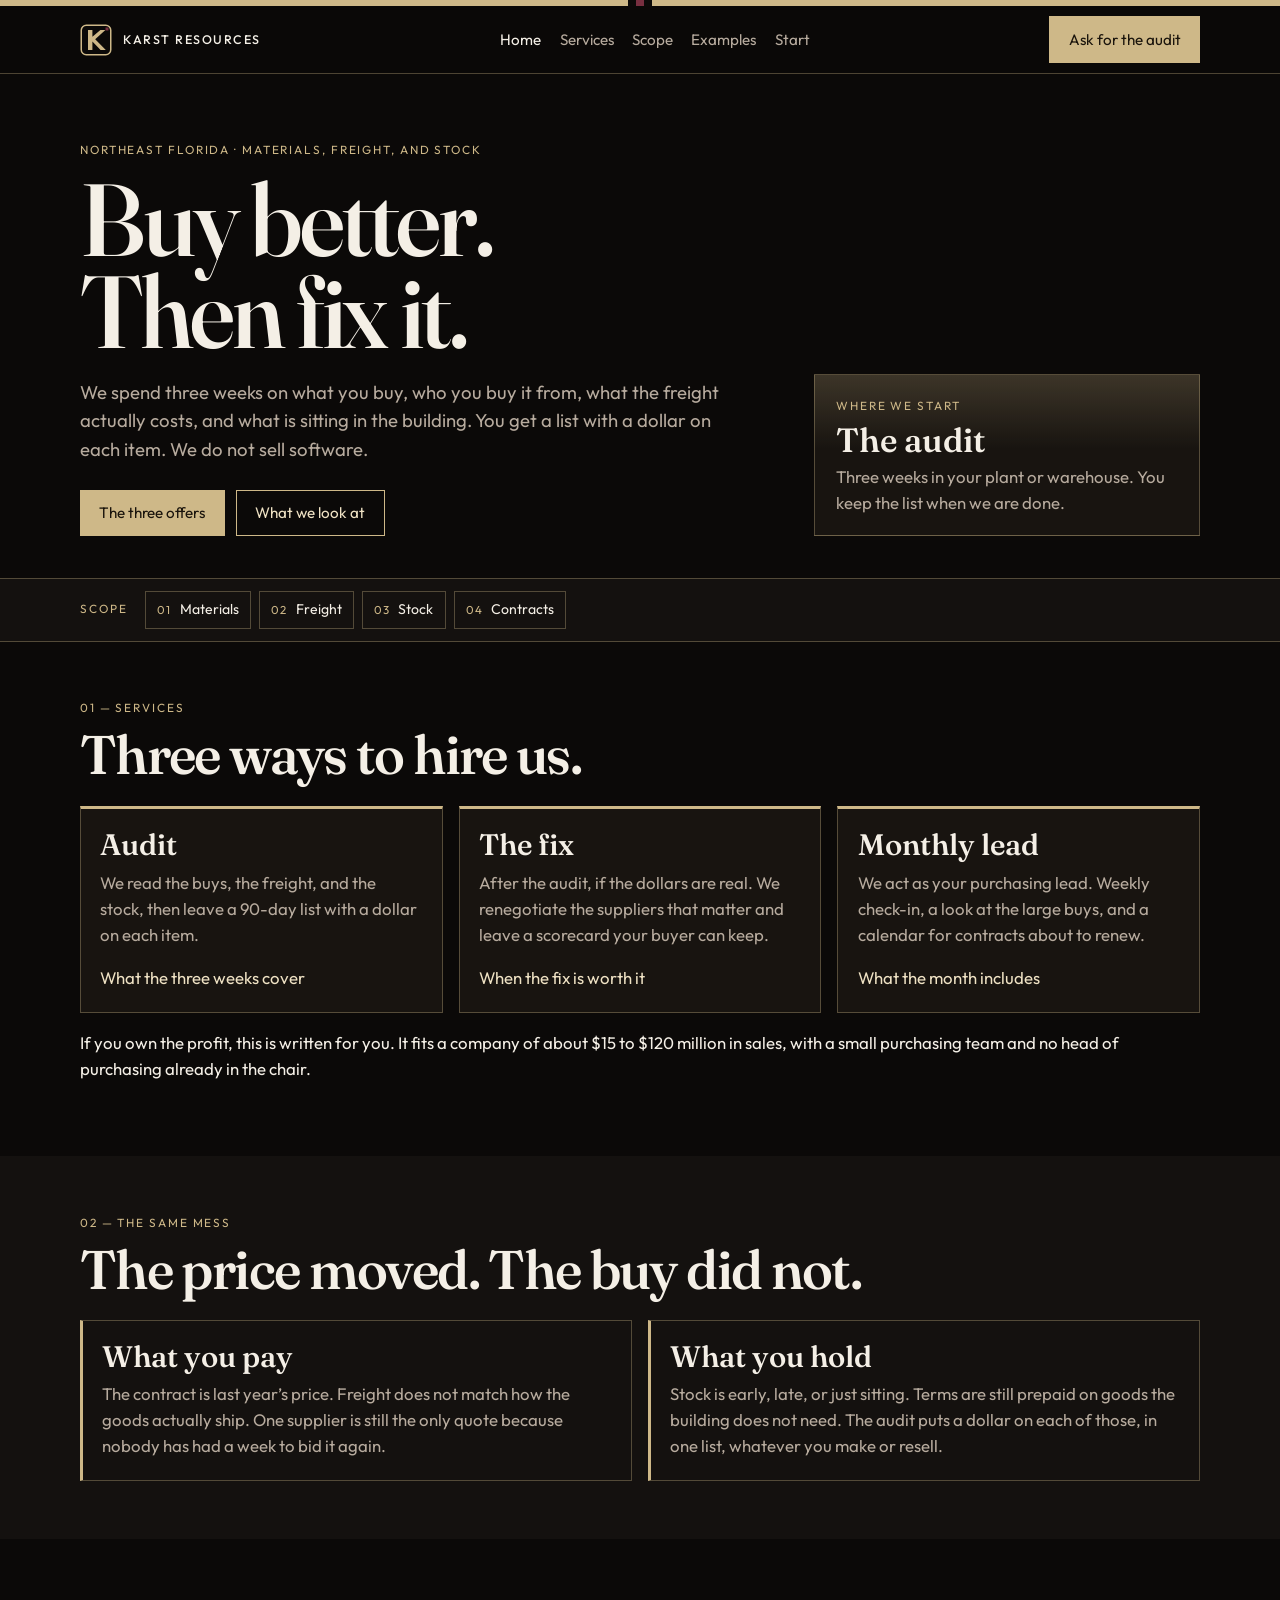
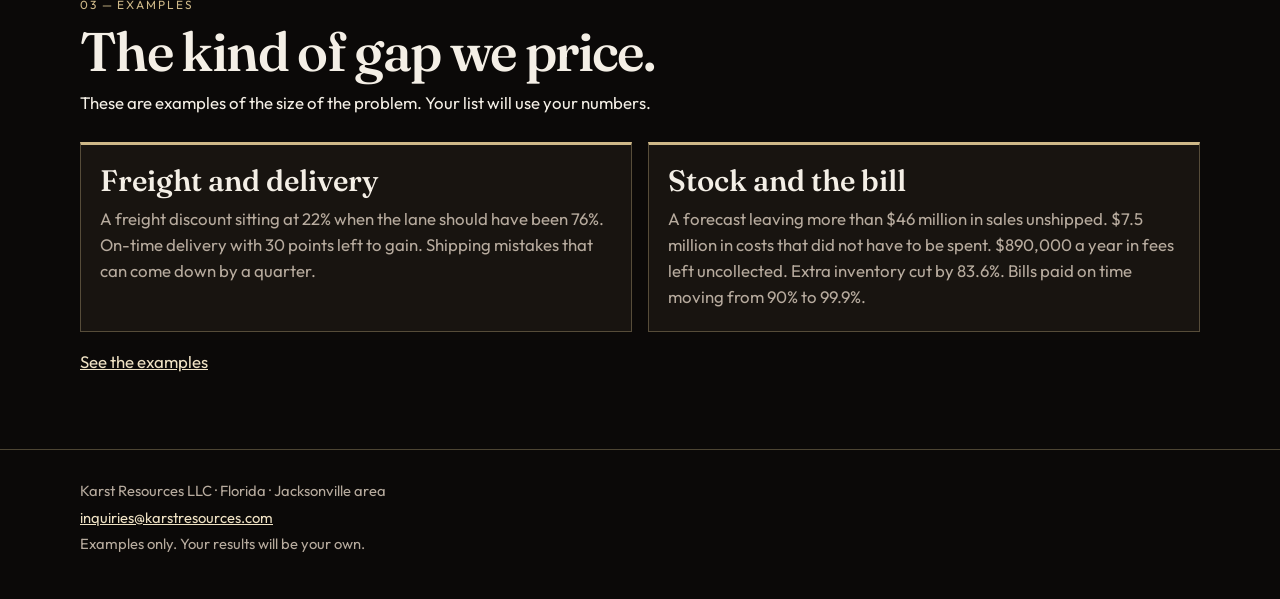
==== hostgator-upload/index.html @ 323e1b78 "Add the HostGator site for Karst Resources." ====
<!DOCTYPE html>
<html lang="en">
<head>
  <meta charset="utf-8">
  <meta name="viewport" content="width=device-width, initial-scale=1">
  <title>Karst Resources LLC — Purchasing for materials, freight, and stock</title>
  <meta name="description" content="Karst Resources audits what a company buys, then fixes the suppliers, freight, and stock. Northeast Florida. The first offer is a three-week audit.">
  <meta name="theme-color" content="#0B0908">
  <link rel="icon" href="favicon.svg" type="image/svg+xml">
  <link rel="preconnect" href="https://fonts.googleapis.com">
  <link rel="preconnect" href="https://fonts.gstatic.com" crossorigin>
  <link href="https://fonts.googleapis.com/css2?family=Fraunces:opsz,wght@9..144,560;9..144,620&family=Outfit:wght@400;500&display=swap" rel="stylesheet">
  <link rel="stylesheet" href="css/site.css">
</head>
<body>
  <a class="skip" href="#services">Skip to the work</a>
  <header class="header">
    <div class="stripe" aria-hidden="true"><span class="grow"></span><span class="gold"></span><span class="gap"></span><span class="pop"></span><span class="gap"></span><span class="gold"></span><span class="grow"></span></div>
    <div class="header-bar">
      <a class="brand" href="index.html"><svg viewBox="0 0 32 32" width="32" height="32" aria-hidden="true"><rect width="32" height="32" rx="6" fill="#0B0908"/><rect x="1.25" y="1.25" width="29.5" height="29.5" rx="5" fill="none" stroke="#CEB888" stroke-width="1.5"/><rect x="25.5" y="3.5" width="3" height="3" fill="#782F40"/><path d="M8 6h4.4v6.7L20.4 6h5L15.2 15.2 25.8 26h-5.2L12.4 17.6V26H8z" fill="#CEB888"/></svg> Karst Resources</a>
      <nav class="desk" aria-label="Primary">
        <a href="index.html" class="active">Home</a>
        <a href="services.html">Services</a>
        <a href="sectors.html">Scope</a>
        <a href="record.html">Examples</a>
        <a href="start.html">Start</a>
      </nav>
      <div class="header-actions">
        <a class="btn btn-gold hide-sm" href="start.html">Ask for the audit</a>
        <button class="icon-btn" type="button" data-menu aria-label="Open menu" aria-expanded="false">☰</button>
      </div>
    </div>
    <nav class="mobile-nav" aria-label="Mobile">
      <a href="index.html">Home</a>
      <a href="services.html">Services</a>
      <a href="sectors.html">Scope</a>
      <a href="record.html">Examples</a>
      <a href="start.html">Start</a>
      <a class="btn btn-gold" href="start.html">Ask for the audit</a>
    </nav>
  </header>

  <main>
    <section class="hero wrap">
      <div>
        <p class="kicker">Northeast Florida · Materials, freight, and stock</p>
        <h1 class="display">Buy better.<br>Then fix it.</h1>
        <p class="lede">We spend three weeks on what you buy, who you buy it from, what the freight actually costs, and what is sitting in the building. You get a list with a dollar on each item. We do not sell software.</p>
        <div class="cta-row">
          <a class="btn btn-gold" href="services.html">The three offers</a>
          <a class="btn btn-outline" href="sectors.html">What we look at</a>
        </div>
      </div>
      <aside class="ticket">
        <p class="kicker">Where we start</p>
        <p><strong>The audit</strong></p>
        <p><span>Three weeks in your plant or warehouse. You keep the list when we are done.</span></p>
      </aside>
    </section>

    <div class="ticker">
      <div class="ticker-row">
        <p class="kicker">Scope</p>
        <a href="sectors.html#materials"><span>01</span> Materials</a>
        <a href="sectors.html#freight"><span>02</span> Freight</a>
        <a href="sectors.html#stock"><span>03</span> Stock</a>
        <a href="sectors.html#contracts"><span>04</span> Contracts</a>
      </div>
    </div>

    <section class="section" id="services">
      <div class="wrap">
        <p class="kicker">01 — Services</p>
        <h2 class="display">Three ways to hire us.</h2>
        <div class="grid-3">
          <article class="card">
            <h3>Audit</h3>
            <p>We read the buys, the freight, and the stock, then leave a 90-day list with a dollar on each item.</p>
            <a class="more" href="services.html#audit">What the three weeks cover</a>
          </article>
          <article class="card">
            <h3>The fix</h3>
            <p>After the audit, if the dollars are real. We renegotiate the suppliers that matter and leave a scorecard your buyer can keep.</p>
            <a class="more" href="services.html#fix">When the fix is worth it</a>
          </article>
          <article class="card">
            <h3>Monthly lead</h3>
            <p>We act as your purchasing lead. Weekly check-in, a look at the large buys, and a calendar for contracts about to renew.</p>
            <a class="more" href="services.html#monthly">What the month includes</a>
          </article>
        </div>
        <p class="note">If you own the profit, this is written for you. It fits a company of about $15 to $120 million in sales, with a small purchasing team and no head of purchasing already in the chair.</p>
      </div>
    </section>

    <section class="section surface">
      <div class="wrap">
        <p class="kicker">02 — The same mess</p>
        <h2 class="display">The price moved. The buy did not.</h2>
        <div class="grid-2">
          <article class="letter">
            <h3>What you pay</h3>
            <p>The contract is last year’s price. Freight does not match how the goods actually ship. One supplier is still the only quote because nobody has had a week to bid it again.</p>
          </article>
          <article class="letter">
            <h3>What you hold</h3>
            <p>Stock is early, late, or just sitting. Terms are still prepaid on goods the building does not need. The audit puts a dollar on each of those, in one list, whatever you make or resell.</p>
          </article>
        </div>
      </div>
    </section>

    <section class="section">
      <div class="wrap">
        <p class="kicker">03 — Examples</p>
        <h2 class="display">The kind of gap we price.</h2>
        <p class="note" style="margin-top:0.8rem">These are examples of the size of the problem. Your list will use your numbers.</p>
        <div class="grid-2">
          <article class="card">
            <h3>Freight and delivery</h3>
            <p>A freight discount sitting at 22% when the lane should have been 76%. On-time delivery with 30 points left to gain. Shipping mistakes that can come down by a quarter.</p>
          </article>
          <article class="card">
            <h3>Stock and the bill</h3>
            <p>A forecast leaving more than $46 million in sales unshipped. $7.5 million in costs that did not have to be spent. $890,000 a year in fees left uncollected. Extra inventory cut by 83.6%. Bills paid on time moving from 90% to 99.9%.</p>
          </article>
        </div>
        <p class="note"><a href="record.html">See the examples</a></p>
      </div>
    </section>
  </main>

  <footer>
    <div class="wrap">
      <p>Karst Resources LLC · Florida · Jacksonville area</p>
      <p><a href="mailto:inquiries@karstresources.com">inquiries@karstresources.com</a></p>
      <p>Examples only. Your results will be your own.</p>
    </div>
  </footer>
  <script src="js/site.js"></script>
</body>
</html>
---- hostgator-upload/css/site.css ----
:root {
  --bg: #0b0908;
  --bg-2: #14110f;
  --card: #181410;
  --ink: #f4efe6;
  --muted: #b7ab9e;
  --line: rgba(206, 184, 136, 0.34);
  --gold: #ceb888;
  --gold-2: #efe2c4;
  --garnet: #782f40;
  --garnet-2: #9a3d52;
  --serif: "Fraunces", "Iowan Old Style", Georgia, serif;
  --sans: "Outfit", "Avenir Next", "Segoe UI", sans-serif;
  --max: 1120px;
}

*,
*::before,
*::after { box-sizing: border-box; }

html { scroll-behavior: smooth; }

body {
  margin: 0;
  background: var(--bg);
  color: var(--ink);
  font-family: var(--sans);
  font-size: 1.05rem;
  font-weight: 400;
  line-height: 1.55;
}

img { max-width: 100%; }

a { color: inherit; }

.skip {
  position: absolute;
  left: 1rem;
  top: -4rem;
  background: var(--gold);
  color: #1a120c;
  padding: 0.55rem 0.8rem;
  z-index: 30;
}

.skip:focus { top: 1rem; }

.stripe {
  display: flex;
  height: 6px;
  background: #0b0908;
}

.stripe span { display: block; height: 100%; }
.stripe .grow { flex: 1; background: var(--gold); }
.stripe .gold { width: 2.4rem; background: var(--gold); }
.stripe .pop { width: 0.55rem; background: var(--garnet); }
.stripe .gap { width: 0.45rem; background: var(--bg); }

.header {
  position: sticky;
  top: 0;
  z-index: 20;
  background: rgba(11, 9, 8, 0.94);
  backdrop-filter: blur(12px);
  border-bottom: 1px solid var(--line);
}

.header-bar {
  width: min(var(--max), calc(100% - 2rem));
  margin: 0 auto;
  min-height: 4.2rem;
  display: flex;
  align-items: center;
  justify-content: space-between;
  gap: 1rem;
  flex-wrap: nowrap;
}

.brand {
  display: flex;
  align-items: center;
  gap: 0.7rem;
  text-decoration: none;
  letter-spacing: 0.12em;
  text-transform: uppercase;
  font-size: 0.78rem;
  font-weight: 500;
  white-space: nowrap;
}

.brand svg { display: block; flex: none; }

.desk {
  display: flex;
  gap: 1.15rem;
}

.desk a {
  text-decoration: none;
  color: var(--muted);
  font-size: 0.95rem;
  padding: 0.4rem 0;
}

.desk a.active,
.desk a:hover { color: var(--ink); }

.header-actions { display: flex; align-items: center; gap: 0.6rem; }

.icon-btn {
  display: none;
  width: 2.75rem;
  height: 2.75rem;
  border: 1px solid var(--line);
  background: transparent;
  color: var(--gold-2);
  font-size: 1.25rem;
  cursor: pointer;
}

.mobile-nav {
  display: none;
  border-top: 1px solid var(--line);
  background: var(--bg);
  padding: 0.4rem 1rem 1rem;
}

.mobile-nav.open { display: grid; }

.mobile-nav a {
  text-decoration: none;
  padding: 0.85rem 0.2rem;
  border-bottom: 1px solid var(--line);
  min-height: 2.75rem;
}

.wrap {
  width: min(var(--max), calc(100% - 2rem));
  margin: 0 auto;
}

.hero {
  padding: 4.2rem 0 2.6rem;
  display: grid;
  grid-template-columns: 1.35fr 0.75fr;
  gap: 2.5rem;
  align-items: end;
}

.kicker {
  margin: 0 0 0.85rem;
  color: var(--gold);
  letter-spacing: 0.16em;
  text-transform: uppercase;
  font-size: 0.74rem;
}

.display {
  margin: 0;
  font-family: var(--serif);
  font-weight: 560;
  font-size: clamp(3.2rem, 8vw, 6.4rem);
  line-height: 0.9;
  letter-spacing: -0.03em;
}

.lede {
  max-width: 40rem;
  margin: 1.25rem 0 0;
  color: var(--muted);
  font-size: 1.16rem;
}

.cta-row {
  display: flex;
  flex-wrap: wrap;
  gap: 0.7rem;
  margin-top: 1.6rem;
}

.btn {
  display: inline-flex;
  align-items: center;
  justify-content: center;
  min-height: 2.9rem;
  padding: 0.65rem 1.15rem;
  text-decoration: none;
  border: 1px solid transparent;
  font: inherit;
  cursor: pointer;
  font-size: 0.95rem;
}

.btn-garnet { background: var(--garnet); color: #fff8f4; }
.btn-garnet:hover { background: var(--garnet-2); }

.btn-gold {
  background: var(--gold);
  color: #1a140c;
}

.btn-gold:hover { background: var(--gold-2); }

.btn-outline {
  border-color: var(--gold);
  color: var(--gold-2);
  background: transparent;
}

.btn-outline:hover { background: rgba(206, 184, 136, 0.12); }

.ticket {
  border: 1px solid var(--line);
  background:
    linear-gradient(180deg, rgba(206, 184, 136, 0.2), transparent 46%),
    var(--card);
  padding: 1.35rem 1.3rem 1.2rem;
}

.ticket p { margin: 0; }
.ticket strong {
  display: block;
  margin: 0.55rem 0 0.4rem;
  font-family: var(--serif);
  font-size: 2.1rem;
  font-weight: 560;
  line-height: 1;
}
.ticket span { color: var(--muted); display: block; }

.ticker {
  border-top: 1px solid var(--line);
  border-bottom: 1px solid var(--line);
  background: var(--bg-2);
}

.ticker-row {
  width: min(var(--max), calc(100% - 2rem));
  margin: 0 auto;
  display: flex;
  gap: 0.5rem;
  overflow-x: auto;
  padding: 0.75rem 0;
  align-items: center;
}

.ticker-row .kicker { margin: 0 0.6rem 0 0; white-space: nowrap; }

.ticker a {
  text-decoration: none;
  white-space: nowrap;
  border: 1px solid var(--line);
  padding: 0.45rem 0.7rem;
  color: var(--ink);
  font-size: 0.88rem;
}

.ticker a span {
  color: var(--gold);
  letter-spacing: 0.08em;
  margin-right: 0.35rem;
  font-size: 0.72rem;
}

.ticker a:hover { border-color: var(--gold); }

.section { padding: 3.6rem 0; }

.surface { background: var(--bg-2); }

h2.display {
  font-size: clamp(2.1rem, 5vw, 3.4rem);
  margin: 0.2rem 0 0;
}

.grid-3,
.grid-2 {
  display: grid;
  gap: 1rem;
  margin-top: 1.6rem;
}

.grid-3 { grid-template-columns: repeat(3, 1fr); }
.grid-2 { grid-template-columns: 1fr 1fr; }

.card,
.letter,
.proof article,
.step {
  background: var(--card);
  border: 1px solid var(--line);
  padding: 1.25rem 1.2rem 1.3rem;
}

.card { border-top: 3px solid var(--gold); display: flex; flex-direction: column; gap: 0.65rem; }
.card h3,
.letter h3,
.proof h3,
.step strong {
  margin: 0;
  font-family: var(--serif);
  font-weight: 560;
  font-size: 1.85rem;
  line-height: 1.05;
}

.price { margin: 0; color: var(--gold-2); }
.card p,
.letter p,
.proof p,
.muted { color: var(--muted); margin: 0; }

.card ul,
.plain {
  margin: 0;
  padding-left: 1.1rem;
  color: var(--ink);
}

.card li + li,
.plain li + li { margin-top: 0.35rem; }

.card .more {
  margin-top: auto;
  color: var(--gold-2);
  text-decoration: none;
  padding-top: 0.4rem;
}

.letter { border-left: 3px solid var(--gold); background: transparent; }
.letter h3 { margin-bottom: 0.55rem; }
.letter p + p { margin-top: 0.7rem; }

.lede a,
.note a,
.letter a { color: var(--gold-2); }

.split { display: grid; grid-template-columns: 1fr 1fr; gap: 1rem; margin-top: 1.4rem; }
.split h3 {
  margin: 0 0 0.6rem;
  font-family: var(--serif);
  font-size: 1.6rem;
  font-weight: 560;
}

.steps {
  display: grid;
  grid-template-columns: repeat(3, 1fr);
  gap: 1rem;
  margin: 1.5rem 0 0;
  padding: 0;
  list-style: none;
}

.step { border-top: 3px solid var(--gold); background: transparent; }
.step strong { display: block; margin-bottom: 0.4rem; }
.step span { color: var(--muted); }

.offer {
  margin-top: 1.8rem;
  padding-top: 1.6rem;
  border-top: 1px solid var(--line);
}

.offer h3 {
  margin: 0 0 0.4rem;
  font-family: var(--serif);
  font-size: clamp(2rem, 4vw, 2.8rem);
  font-weight: 560;
}

form {
  display: grid;
  gap: 0.8rem;
  max-width: 40rem;
  margin-top: 1.2rem;
}

label { display: grid; gap: 0.3rem; font-size: 0.92rem; color: var(--gold-2); }

input,
textarea {
  width: 100%;
  background: #0c0b0a;
  color: var(--ink);
  border: 1px solid var(--line);
  padding: 0.75rem 0.8rem;
  font: inherit;
  font-size: 1rem;
}

textarea { min-height: 8rem; resize: vertical; }

input:focus,
textarea:focus {
  outline: 2px solid var(--gold);
  outline-offset: 1px;
}

.hp { position: absolute; left: -9999px; }

.thanks { color: var(--gold-2); }

.page-hero { padding: 3.2rem 0 0.4rem; }

footer {
  border-top: 1px solid var(--line);
  padding: 1.6rem 0 2.4rem;
  color: var(--muted);
  font-size: 0.92rem;
}

footer p { margin: 0.25rem 0; }
footer a { color: var(--gold-2); }

@media (max-width: 860px) {
  .desk,
  .hide-sm { display: none; }
  .icon-btn { display: grid; place-items: center; flex: none; }
  .brand { letter-spacing: 0.06em; font-size: 0.72rem; }
  .hero,
  .grid-3,
  .grid-2,
  .split,
  .steps { grid-template-columns: 1fr; }
  .hero { padding-top: 2.4rem; gap: 1.5rem; }
  .header-bar { width: min(var(--max), calc(100% - 1.25rem)); }
  .wrap { width: min(var(--max), calc(100% - 1.25rem)); }
}

@media (prefers-reduced-motion: reduce) {
  html { scroll-behavior: auto; }
}
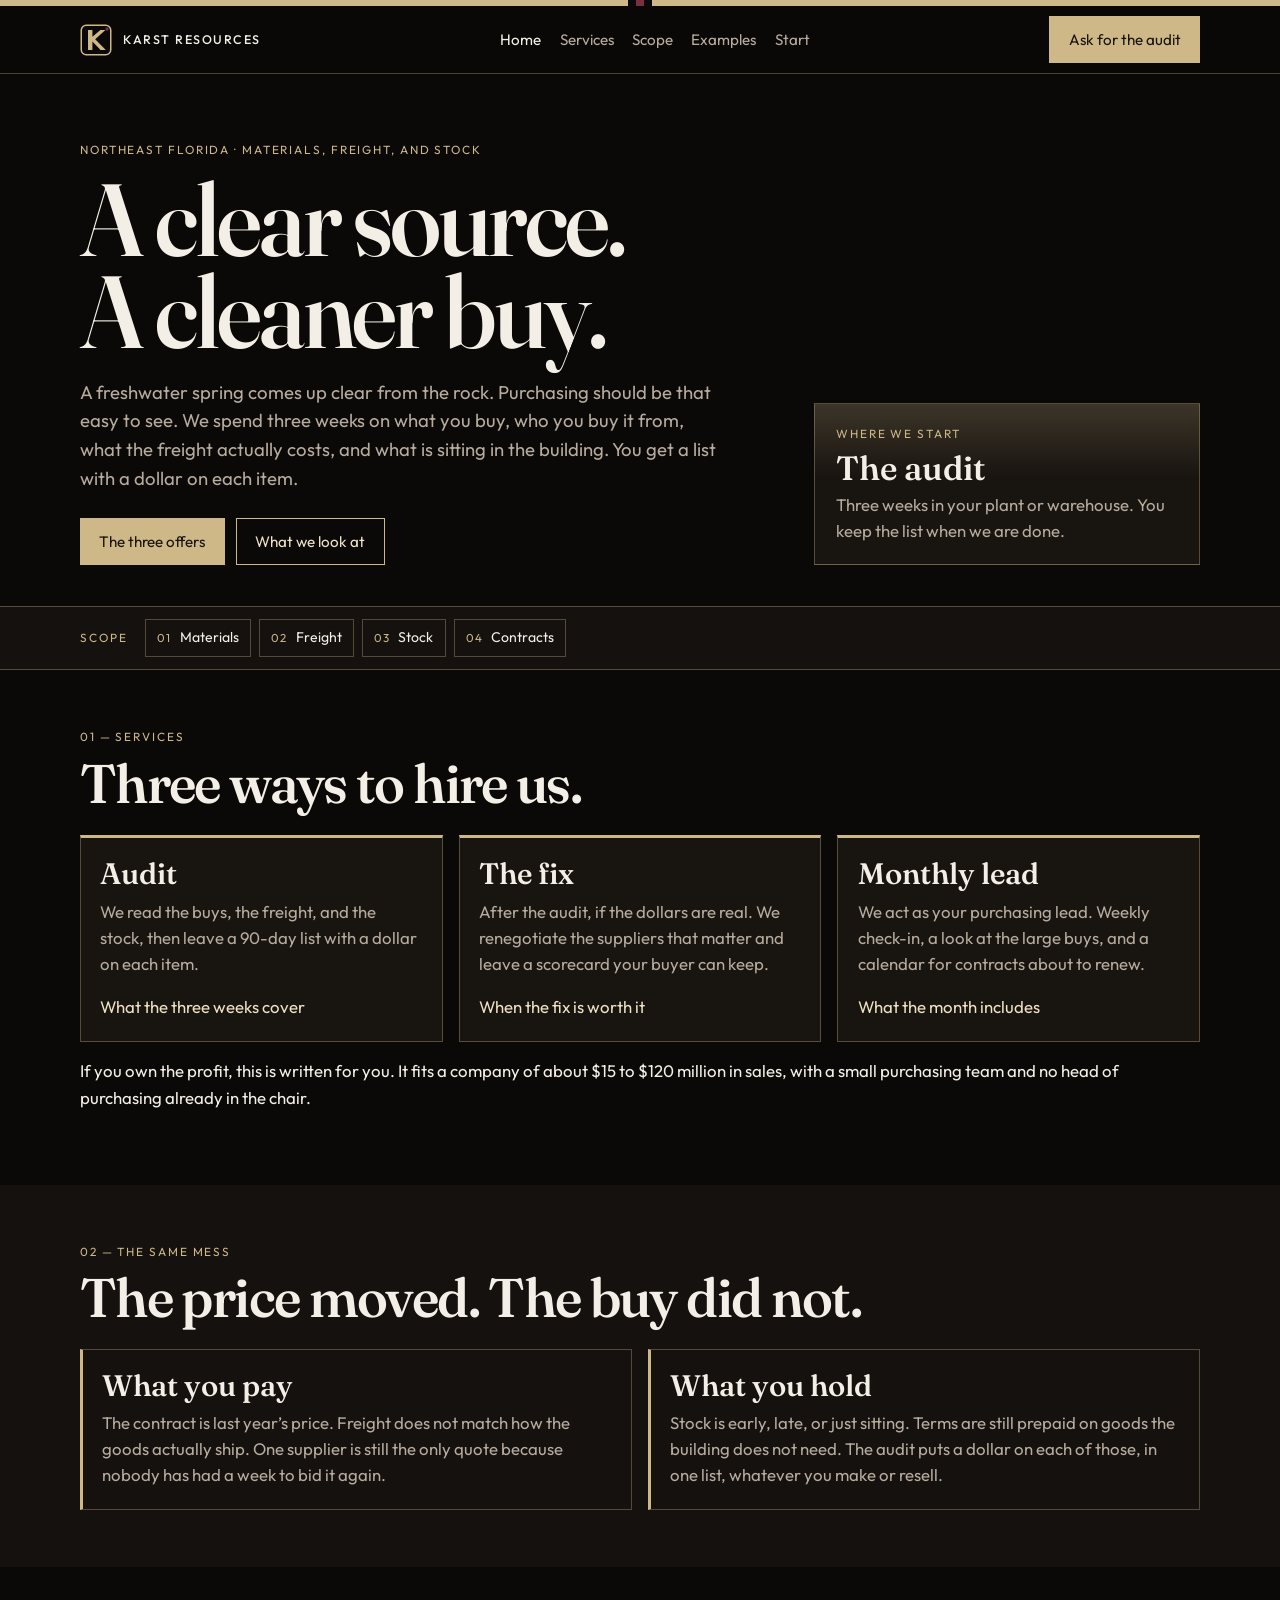
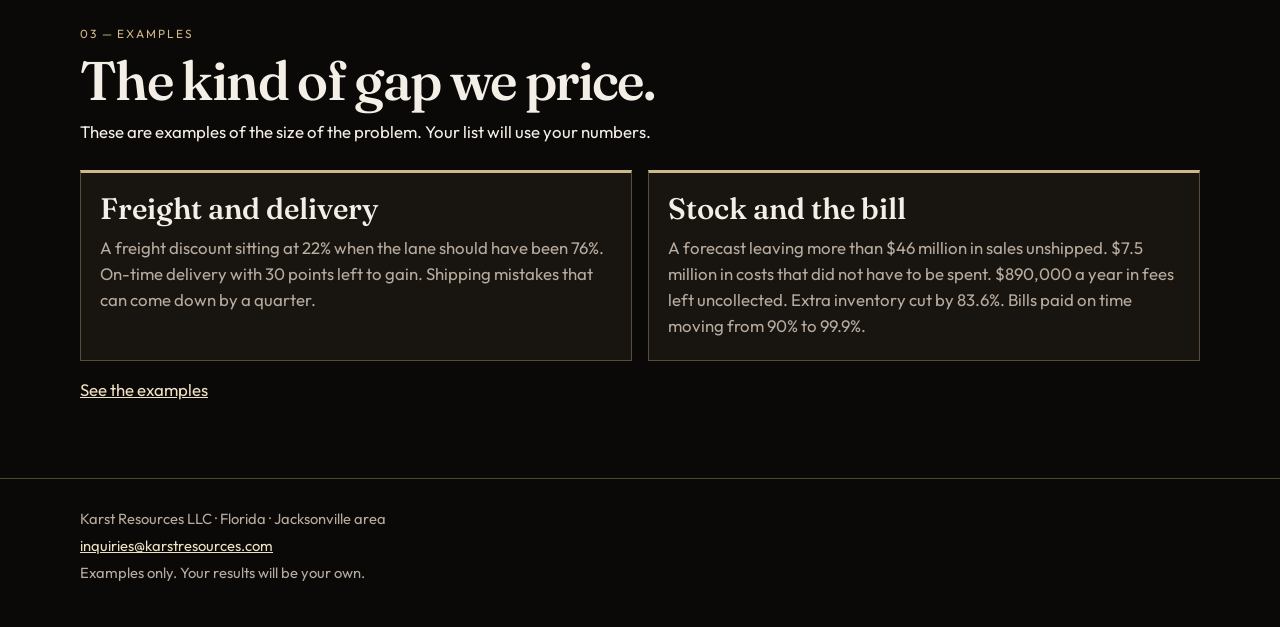
==== commit c2150ca8: "Set the hero to a clear source and a cleaner buy." ====
--- a/hostgator-upload/index.html
+++ b/hostgator-upload/index.html
@@ -4,7 +4,7 @@
   <meta charset="utf-8">
   <meta name="viewport" content="width=device-width, initial-scale=1">
   <title>Karst Resources LLC — Purchasing for materials, freight, and stock</title>
-  <meta name="description" content="Karst Resources audits what a company buys, then fixes the suppliers, freight, and stock. Northeast Florida. The first offer is a three-week audit.">
+  <meta name="description" content="Karst Resources brings purchasing into the open: what you buy, the freight, and the stock. A clear source. A cleaner buy.">
   <meta name="theme-color" content="#0B0908">
   <link rel="icon" href="favicon.svg" type="image/svg+xml">
   <link rel="preconnect" href="https://fonts.googleapis.com">
@@ -44,8 +44,8 @@
     <section class="hero wrap">
       <div>
         <p class="kicker">Northeast Florida · Materials, freight, and stock</p>
-        <h1 class="display">Buy better.<br>Then fix it.</h1>
-        <p class="lede">We spend three weeks on what you buy, who you buy it from, what the freight actually costs, and what is sitting in the building. You get a list with a dollar on each item. We do not sell software.</p>
+        <h1 class="display">A clear source.<br>A cleaner buy.</h1>
+        <p class="lede">A freshwater spring comes up clear from the rock. Purchasing should be that easy to see. We spend three weeks on what you buy, who you buy it from, what the freight actually costs, and what is sitting in the building. You get a list with a dollar on each item.</p>
         <div class="cta-row">
           <a class="btn btn-gold" href="services.html">The three offers</a>
           <a class="btn btn-outline" href="sectors.html">What we look at</a>
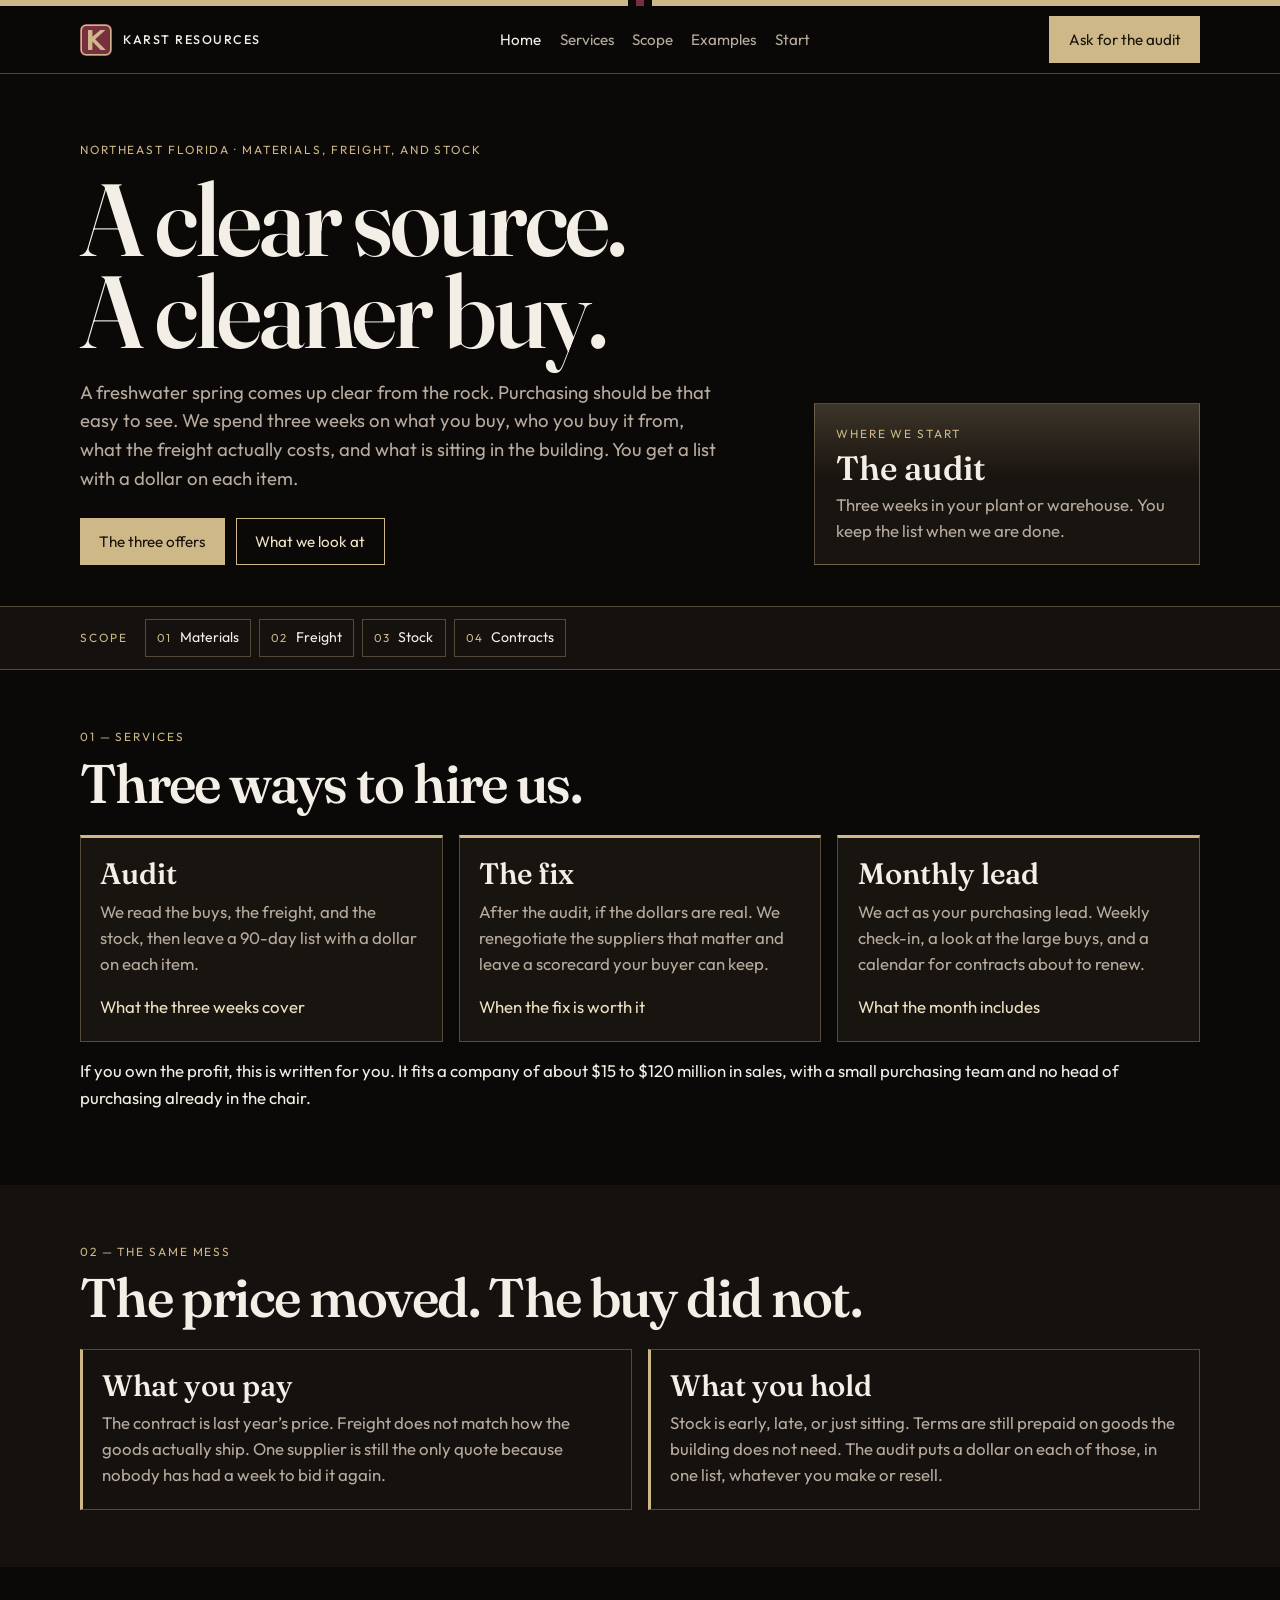
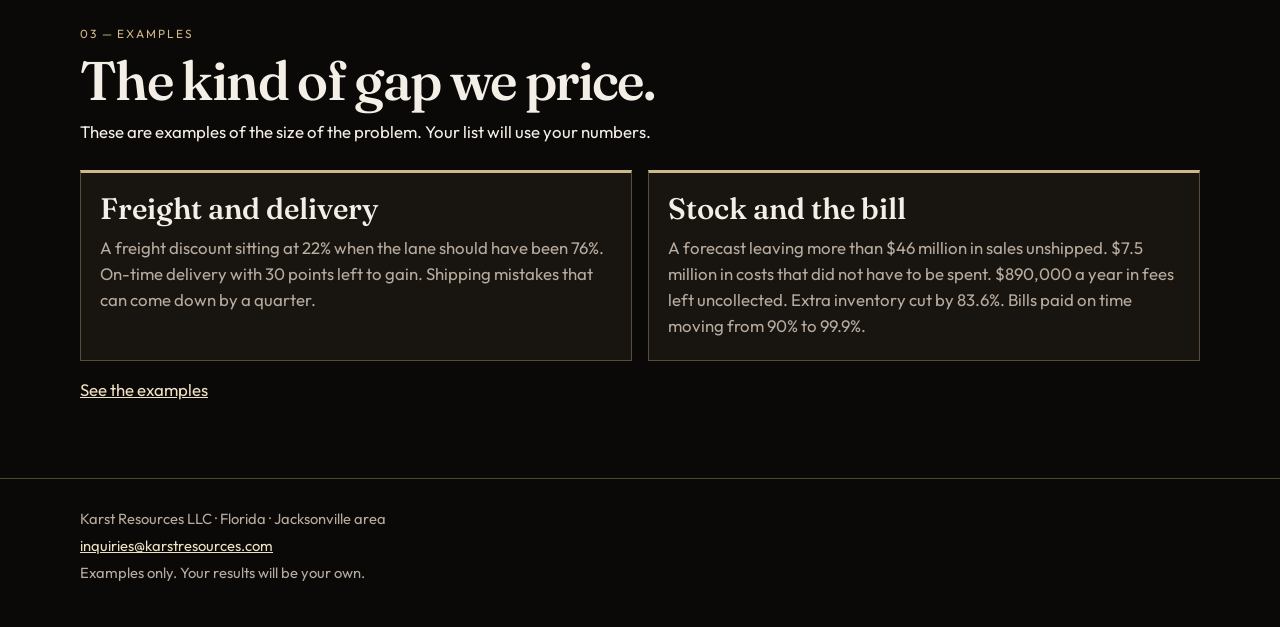
==== commit cd8f535f: "Give the K mark a garnet square." ====
--- a/hostgator-upload/index.html
+++ b/hostgator-upload/index.html
@@ -17,7 +17,7 @@
   <header class="header">
     <div class="stripe" aria-hidden="true"><span class="grow"></span><span class="gold"></span><span class="gap"></span><span class="pop"></span><span class="gap"></span><span class="gold"></span><span class="grow"></span></div>
     <div class="header-bar">
-      <a class="brand" href="index.html"><svg viewBox="0 0 32 32" width="32" height="32" aria-hidden="true"><rect width="32" height="32" rx="6" fill="#0B0908"/><rect x="1.25" y="1.25" width="29.5" height="29.5" rx="5" fill="none" stroke="#CEB888" stroke-width="1.5"/><rect x="25.5" y="3.5" width="3" height="3" fill="#782F40"/><path d="M8 6h4.4v6.7L20.4 6h5L15.2 15.2 25.8 26h-5.2L12.4 17.6V26H8z" fill="#CEB888"/></svg> Karst Resources</a>
+      <a class="brand" href="index.html"><svg viewBox="0 0 32 32" width="32" height="32" aria-hidden="true"><rect width="32" height="32" rx="6" fill="#782F40"/><rect x="1.25" y="1.25" width="29.5" height="29.5" rx="5" fill="none" stroke="#CEB888" stroke-width="1.5"/><path d="M8 6h4.4v6.7L20.4 6h5L15.2 15.2 25.8 26h-5.2L12.4 17.6V26H8z" fill="#CEB888"/></svg> Karst Resources</a>
       <nav class="desk" aria-label="Primary">
         <a href="index.html" class="active">Home</a>
         <a href="services.html">Services</a>
